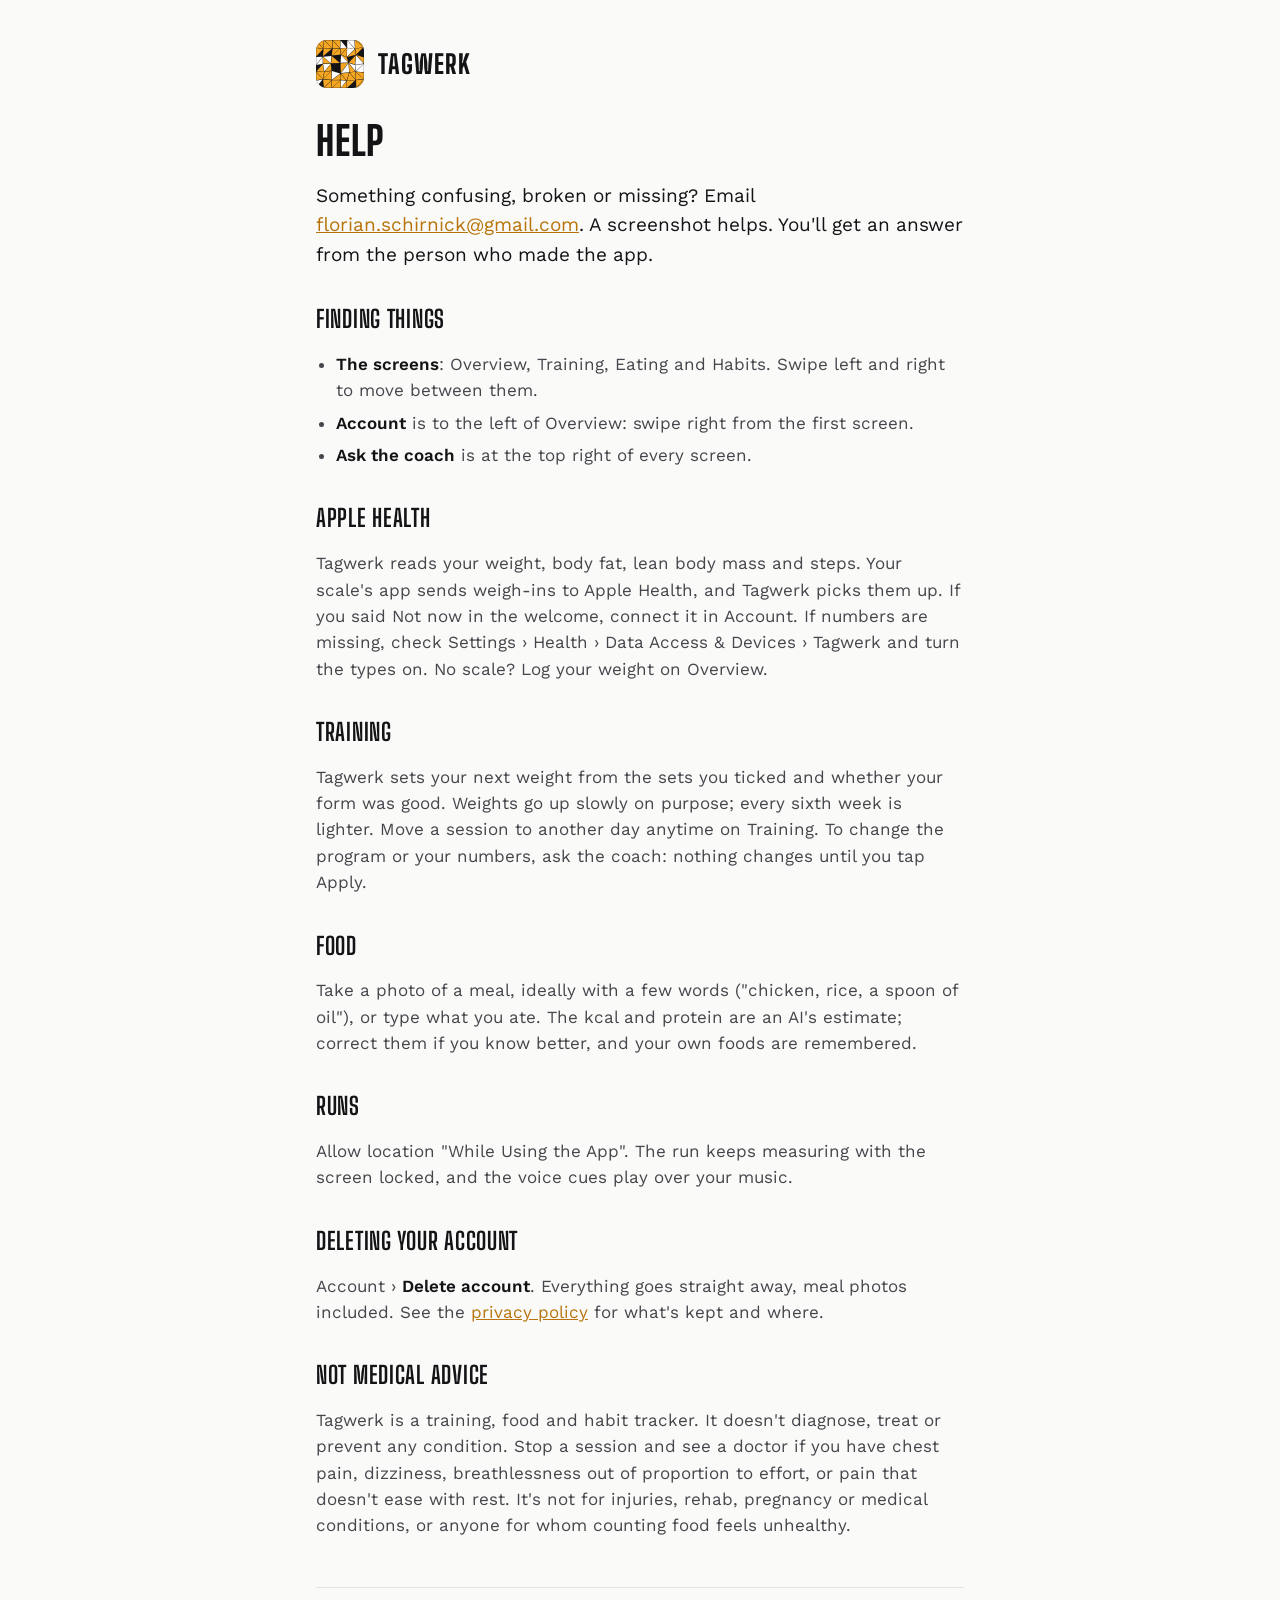
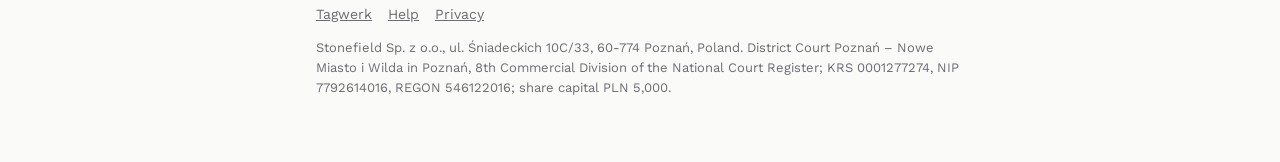
==== help.html @ bb13a674 "Update pages" ====
<!doctype html>
<html lang="en">
<head>
<meta charset="utf-8">
<meta name="viewport" content="width=device-width, initial-scale=1">
<title>Tagwerk help</title>
<meta name="description" content="Questions about Tagwerk, and how to get in touch.">
<link rel="icon" href="icon.svg">
<link rel="preconnect" href="https://fonts.googleapis.com">
<link href="https://fonts.googleapis.com/css2?family=Big+Shoulders+Display:wght@700;800&family=Work+Sans:wght@400;600&display=swap" rel="stylesheet">
<link rel="stylesheet" href="style.css">
</head>
<body>
<main>
<header><img src="icon.svg" alt=""><a href="./">Tagwerk</a></header>

<h1>Help</h1>
<p class="lead">Something confusing, broken or missing? Email <a href="mailto:florian.schirnick@gmail.com">florian.schirnick@gmail.com</a>.
A screenshot helps. You'll get an answer from the person who made the app.</p>

<h2>Finding things</h2>
<ul>
  <li><strong>The screens</strong>: Overview, Training, Eating and Habits. Swipe left and right to move between them.</li>
  <li><strong>Account</strong> is to the left of Overview: swipe right from the first screen.</li>
  <li><strong>Ask the coach</strong> is at the top right of every screen.</li>
</ul>

<h2>Apple Health</h2>
<p>Tagwerk reads your weight, body fat, lean body mass and steps. Your scale's app sends weigh-ins to Apple Health, and
Tagwerk picks them up. If you said Not now in the welcome, connect it in Account. If numbers are missing, check
Settings › Health › Data Access &amp; Devices › Tagwerk and turn the types on. No scale? Log your weight on Overview.</p>

<h2>Training</h2>
<p>Tagwerk sets your next weight from the sets you ticked and whether your form was good. Weights go up slowly on
purpose; every sixth week is lighter. Move a session to another day anytime on Training. To change the program or your
numbers, ask the coach: nothing changes until you tap Apply.</p>

<h2>Food</h2>
<p>Take a photo of a meal, ideally with a few words ("chicken, rice, a spoon of oil"), or type what you ate. The kcal
and protein are an AI's estimate; correct them if you know better, and your own foods are remembered.</p>

<h2>Runs</h2>
<p>Allow location "While Using the App". The run keeps measuring with the screen locked, and the voice cues play over
your music.</p>

<h2>Deleting your account</h2>
<p>Account › <strong>Delete account</strong>. Everything goes straight away, meal photos included. See the
<a href="privacy.html">privacy policy</a> for what's kept and where.</p>

<h2>Not medical advice</h2>
<p>Tagwerk is a training, food and habit tracker. It doesn't diagnose, treat or prevent any condition. Stop a session
and see a doctor if you have chest pain, dizziness, breathlessness out of proportion to effort, or pain that doesn't
ease with rest. It's not for injuries, rehab, pregnancy or medical conditions, or anyone for whom counting food feels
unhealthy.</p>

<footer><a href="./">Tagwerk</a><a href="help.html">Help</a><a href="privacy.html">Privacy</a><p>Stonefield Sp. z o.o., ul. Śniadeckich 10C/33, 60-774 Poznań, Poland. District Court Poznań – Nowe Miasto i Wilda in Poznań, 8th Commercial Division of the National Court Register; KRS 0001277274, NIP 7792614016, REGON 546122016; share capital PLN 5,000.</p></footer>
</main>
</body>
</html>
---- style.css ----
/* Tagwerk's web pages (9 Nov 2026): amber is the brand, everything else grey, dark background (brand.md). */
:root {
  --bg: #141416; --card: #1c1c1f; --ink: #f2f2f3; --soft: #b9b9bf; --faint: #85858c; --line: #2c2c31; --amber: #f5a623;
}
@media (prefers-color-scheme: light) {
  :root { --bg: #fafaf9; --card: #ffffff; --ink: #141416; --soft: #45454b; --faint: #6c6c73; --line: #e4e4e7; --amber: #b8730a; }
}
* { box-sizing: border-box; }
html { -webkit-text-size-adjust: 100%; }
body {
  margin: 0; background: var(--bg); color: var(--ink);
  font: 17px/1.55 "Work Sans", -apple-system, BlinkMacSystemFont, "Helvetica Neue", sans-serif;
}
main { max-width: 680px; margin: 0 auto; padding: 40px 16px 64px; }
header { display: flex; align-items: center; gap: 14px; margin-bottom: 32px; }
header img { width: 48px; height: 48px; border-radius: 11px; }
header a { color: var(--ink); text-decoration: none; font: 800 26px/1 "Big Shoulders Display", sans-serif; letter-spacing: .04em; text-transform: uppercase; }
h1 { font: 800 40px/1.05 "Big Shoulders Display", sans-serif; text-transform: uppercase; letter-spacing: .02em; margin: 0 0 8px; }
h2 { font: 700 24px/1.2 "Big Shoulders Display", sans-serif; text-transform: uppercase; letter-spacing: .03em; margin: 36px 0 8px; }
p, li { color: var(--soft); }
strong { color: var(--ink); font-weight: 600; }
ul { padding-left: 20px; }
li { margin: 6px 0; }
a { color: var(--amber); }
.date { color: var(--faint); font-size: 14px; margin: 0 0 24px; }
.lead { font-size: 19px; color: var(--ink); }
.card { background: var(--card); border: 1px solid var(--line); border-radius: 16px; padding: 4px 20px; margin: 20px 0; }
footer { margin-top: 48px; padding-top: 16px; border-top: 1px solid var(--line); color: var(--faint); font-size: 14px; }
footer a { color: var(--faint); margin-right: 16px; }
footer p { color: var(--faint); font-size: 13px; margin: 12px 0 0; }
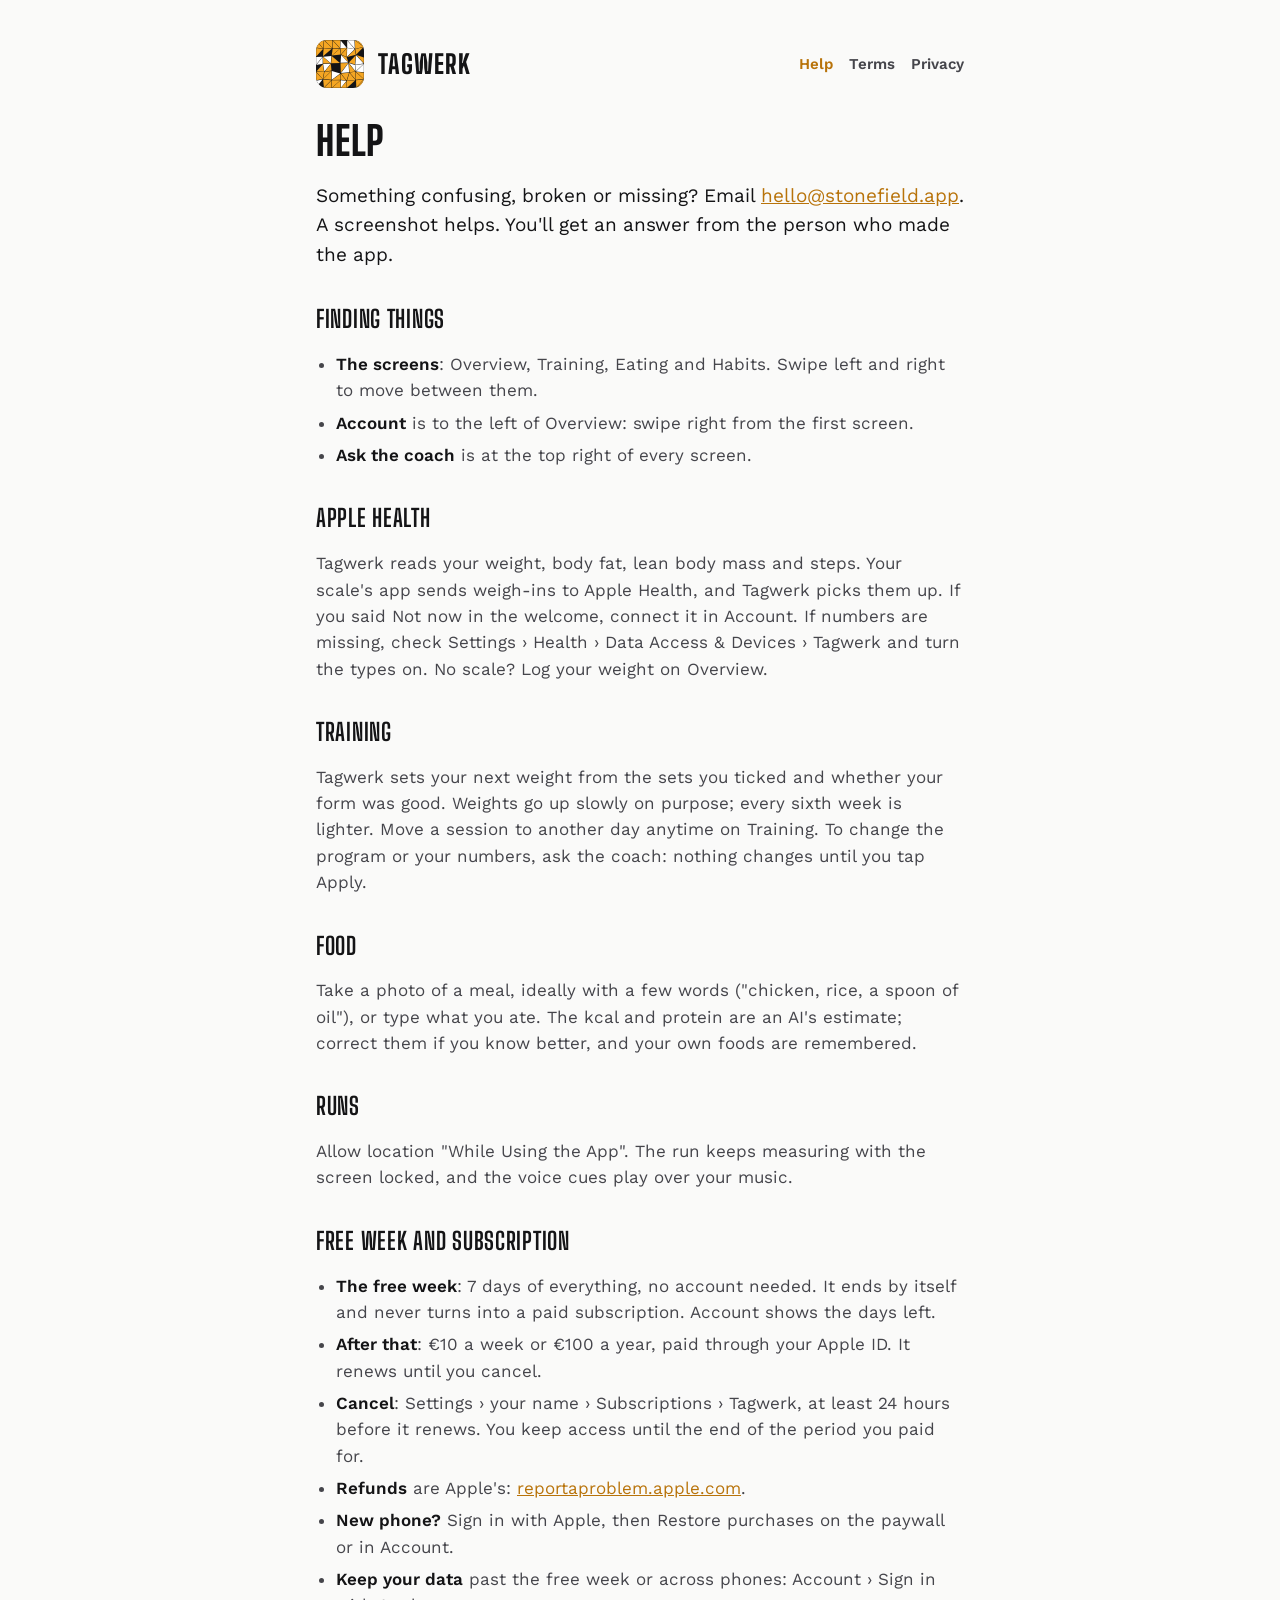
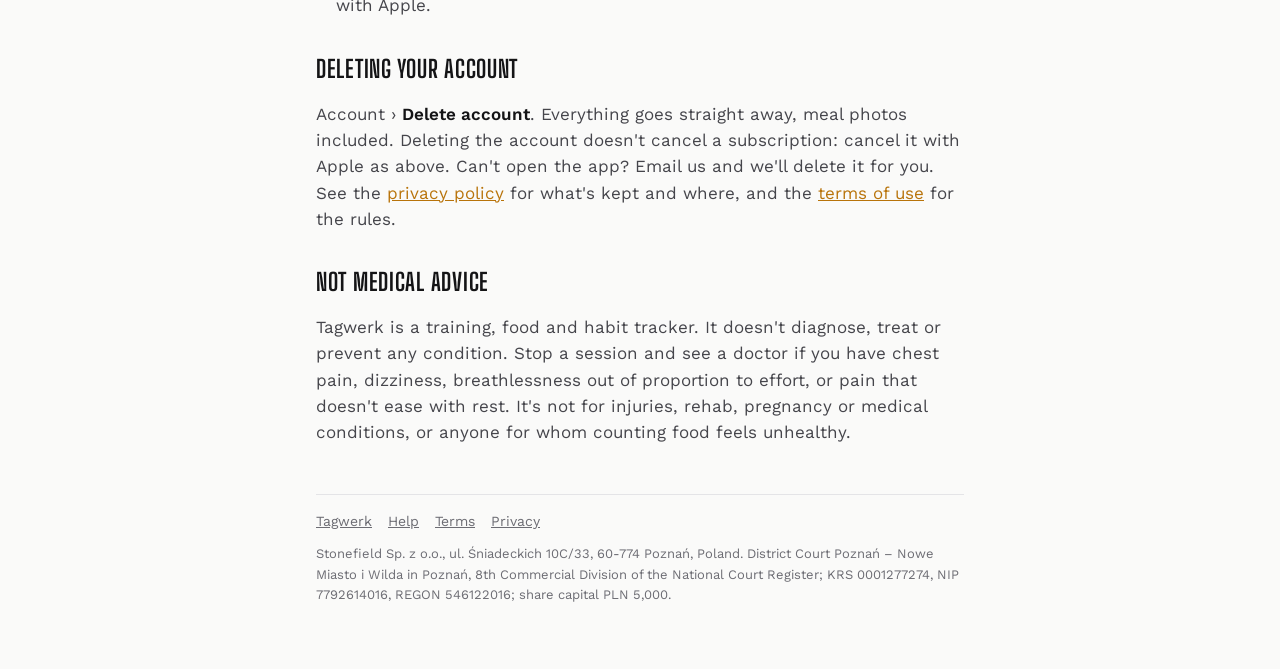
==== commit 667a8eb1: "Update pages" ====
--- a/help.html
+++ b/help.html
@@ -12,10 +12,10 @@
 </head>
 <body>
 <main>
-<header><img src="icon.svg" alt=""><a href="./">Tagwerk</a></header>
+<header><img src="icon.svg" alt=""><a href="./">Tagwerk</a><nav><a href="help.html" aria-current="page">Help</a><a href="terms.html">Terms</a><a href="privacy.html">Privacy</a></nav></header>
 
 <h1>Help</h1>
-<p class="lead">Something confusing, broken or missing? Email <a href="mailto:florian.schirnick@gmail.com">florian.schirnick@gmail.com</a>.
+<p class="lead">Something confusing, broken or missing? Email <a href="mailto:hello@stonefield.app">hello@stonefield.app</a>.
 A screenshot helps. You'll get an answer from the person who made the app.</p>
 
 <h2>Finding things</h2>
@@ -43,9 +43,23 @@
 <p>Allow location "While Using the App". The run keeps measuring with the screen locked, and the voice cues play over
 your music.</p>
 
+<h2>Free week and subscription</h2>
+<ul>
+  <li><strong>The free week</strong>: 7 days of everything, no account needed. It ends by itself and never turns into
+    a paid subscription. Account shows the days left.</li>
+  <li><strong>After that</strong>: €10 a week or €100 a year, paid through your Apple ID. It renews until you cancel.</li>
+  <li><strong>Cancel</strong>: Settings › your name › Subscriptions › Tagwerk, at least 24 hours before it renews. You
+    keep access until the end of the period you paid for.</li>
+  <li><strong>Refunds</strong> are Apple's: <a href="https://reportaproblem.apple.com">reportaproblem.apple.com</a>.</li>
+  <li><strong>New phone?</strong> Sign in with Apple, then Restore purchases on the paywall or in Account.</li>
+  <li><strong>Keep your data</strong> past the free week or across phones: Account › Sign in with Apple.</li>
+</ul>
+
 <h2>Deleting your account</h2>
-<p>Account › <strong>Delete account</strong>. Everything goes straight away, meal photos included. See the
-<a href="privacy.html">privacy policy</a> for what's kept and where.</p>
+<p>Account › <strong>Delete account</strong>. Everything goes straight away, meal photos included. Deleting the account
+doesn't cancel a subscription: cancel it with Apple as above. Can't open the app? Email us and we'll delete it for you.
+See the <a href="privacy.html">privacy policy</a> for what's kept and where, and the <a href="terms.html">terms of
+use</a> for the rules.</p>
 
 <h2>Not medical advice</h2>
 <p>Tagwerk is a training, food and habit tracker. It doesn't diagnose, treat or prevent any condition. Stop a session
@@ -53,7 +67,7 @@
 ease with rest. It's not for injuries, rehab, pregnancy or medical conditions, or anyone for whom counting food feels
 unhealthy.</p>
 
-<footer><a href="./">Tagwerk</a><a href="help.html">Help</a><a href="privacy.html">Privacy</a><p>Stonefield Sp. z o.o., ul. Śniadeckich 10C/33, 60-774 Poznań, Poland. District Court Poznań – Nowe Miasto i Wilda in Poznań, 8th Commercial Division of the National Court Register; KRS 0001277274, NIP 7792614016, REGON 546122016; share capital PLN 5,000.</p></footer>
+<footer><a href="./">Tagwerk</a><a href="help.html">Help</a><a href="terms.html">Terms</a><a href="privacy.html">Privacy</a><p>Stonefield Sp. z o.o., ul. Śniadeckich 10C/33, 60-774 Poznań, Poland. District Court Poznań – Nowe Miasto i Wilda in Poznań, 8th Commercial Division of the National Court Register; KRS 0001277274, NIP 7792614016, REGON 546122016; share capital PLN 5,000.</p></footer>
 </main>
 </body>
 </html>
--- a/style.css
+++ b/style.css
@@ -12,9 +12,12 @@
   font: 17px/1.55 "Work Sans", -apple-system, BlinkMacSystemFont, "Helvetica Neue", sans-serif;
 }
 main { max-width: 680px; margin: 0 auto; padding: 40px 16px 64px; }
-header { display: flex; align-items: center; gap: 14px; margin-bottom: 32px; }
+header { display: flex; flex-wrap: wrap; align-items: center; gap: 14px; margin-bottom: 32px; }
 header img { width: 48px; height: 48px; border-radius: 11px; }
-header a { color: var(--ink); text-decoration: none; font: 800 26px/1 "Big Shoulders Display", sans-serif; letter-spacing: .04em; text-transform: uppercase; }
+header nav { margin-left: auto; display: flex; gap: 16px; }
+header nav a { color: var(--soft); text-decoration: none; font: 600 15px/1 "Work Sans", sans-serif; }
+header nav a[aria-current] { color: var(--amber); }
+header > a { color: var(--ink); text-decoration: none; font: 800 26px/1 "Big Shoulders Display", sans-serif; letter-spacing: .04em; text-transform: uppercase; }
 h1 { font: 800 40px/1.05 "Big Shoulders Display", sans-serif; text-transform: uppercase; letter-spacing: .02em; margin: 0 0 8px; }
 h2 { font: 700 24px/1.2 "Big Shoulders Display", sans-serif; text-transform: uppercase; letter-spacing: .03em; margin: 36px 0 8px; }
 p, li { color: var(--soft); }
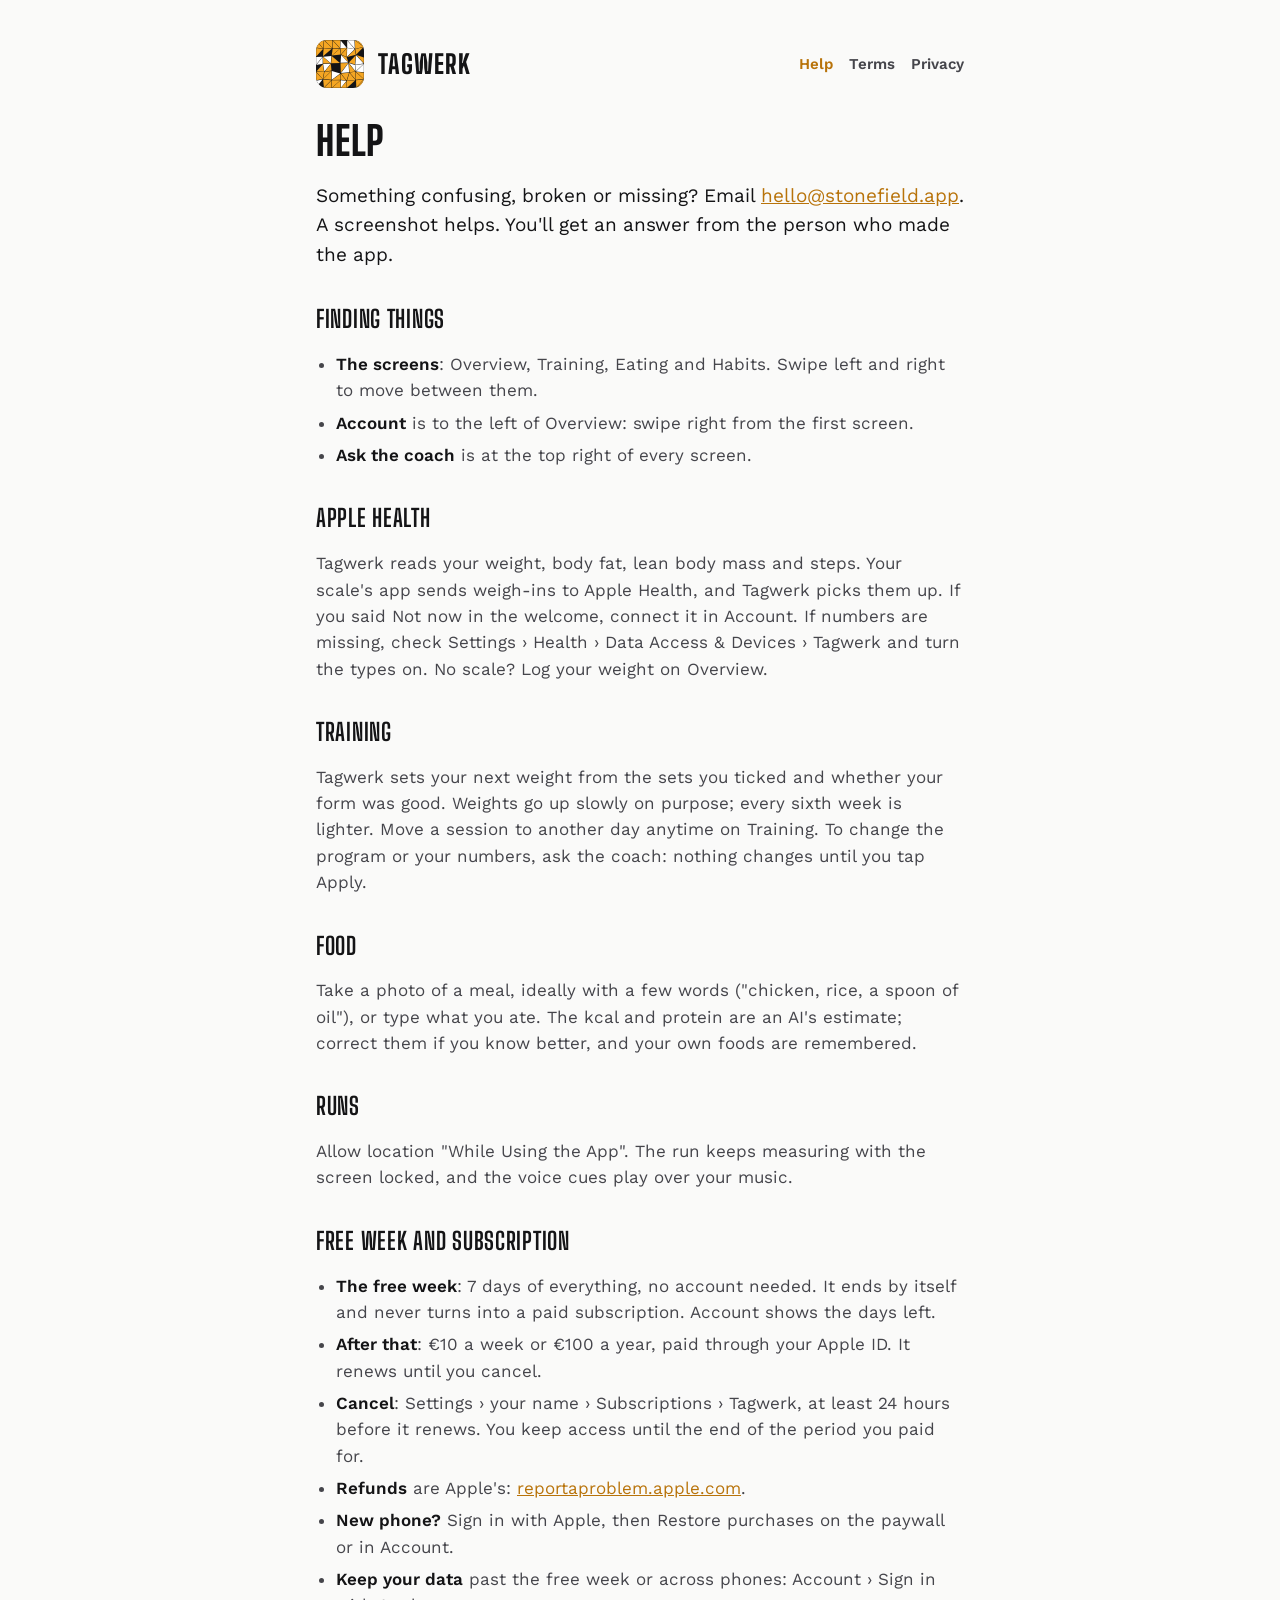
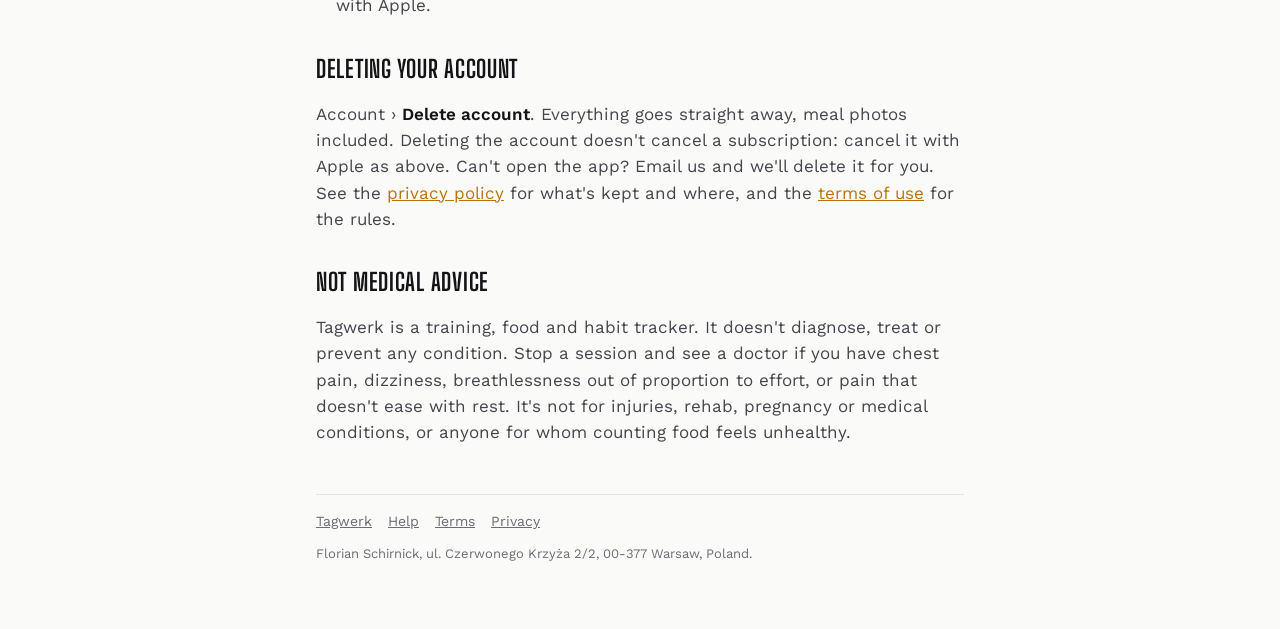
==== commit 566f6d06: "Update pages" ====
--- a/help.html
+++ b/help.html
@@ -67,7 +67,7 @@
 ease with rest. It's not for injuries, rehab, pregnancy or medical conditions, or anyone for whom counting food feels
 unhealthy.</p>
 
-<footer><a href="./">Tagwerk</a><a href="help.html">Help</a><a href="terms.html">Terms</a><a href="privacy.html">Privacy</a><p>Stonefield Sp. z o.o., ul. Śniadeckich 10C/33, 60-774 Poznań, Poland. District Court Poznań – Nowe Miasto i Wilda in Poznań, 8th Commercial Division of the National Court Register; KRS 0001277274, NIP 7792614016, REGON 546122016; share capital PLN 5,000.</p></footer>
+<footer><a href="./">Tagwerk</a><a href="help.html">Help</a><a href="terms.html">Terms</a><a href="privacy.html">Privacy</a><p>Florian Schirnick, ul. Czerwonego Krzyża 2/2, 00-377 Warsaw, Poland.</p></footer>
 </main>
 </body>
 </html>
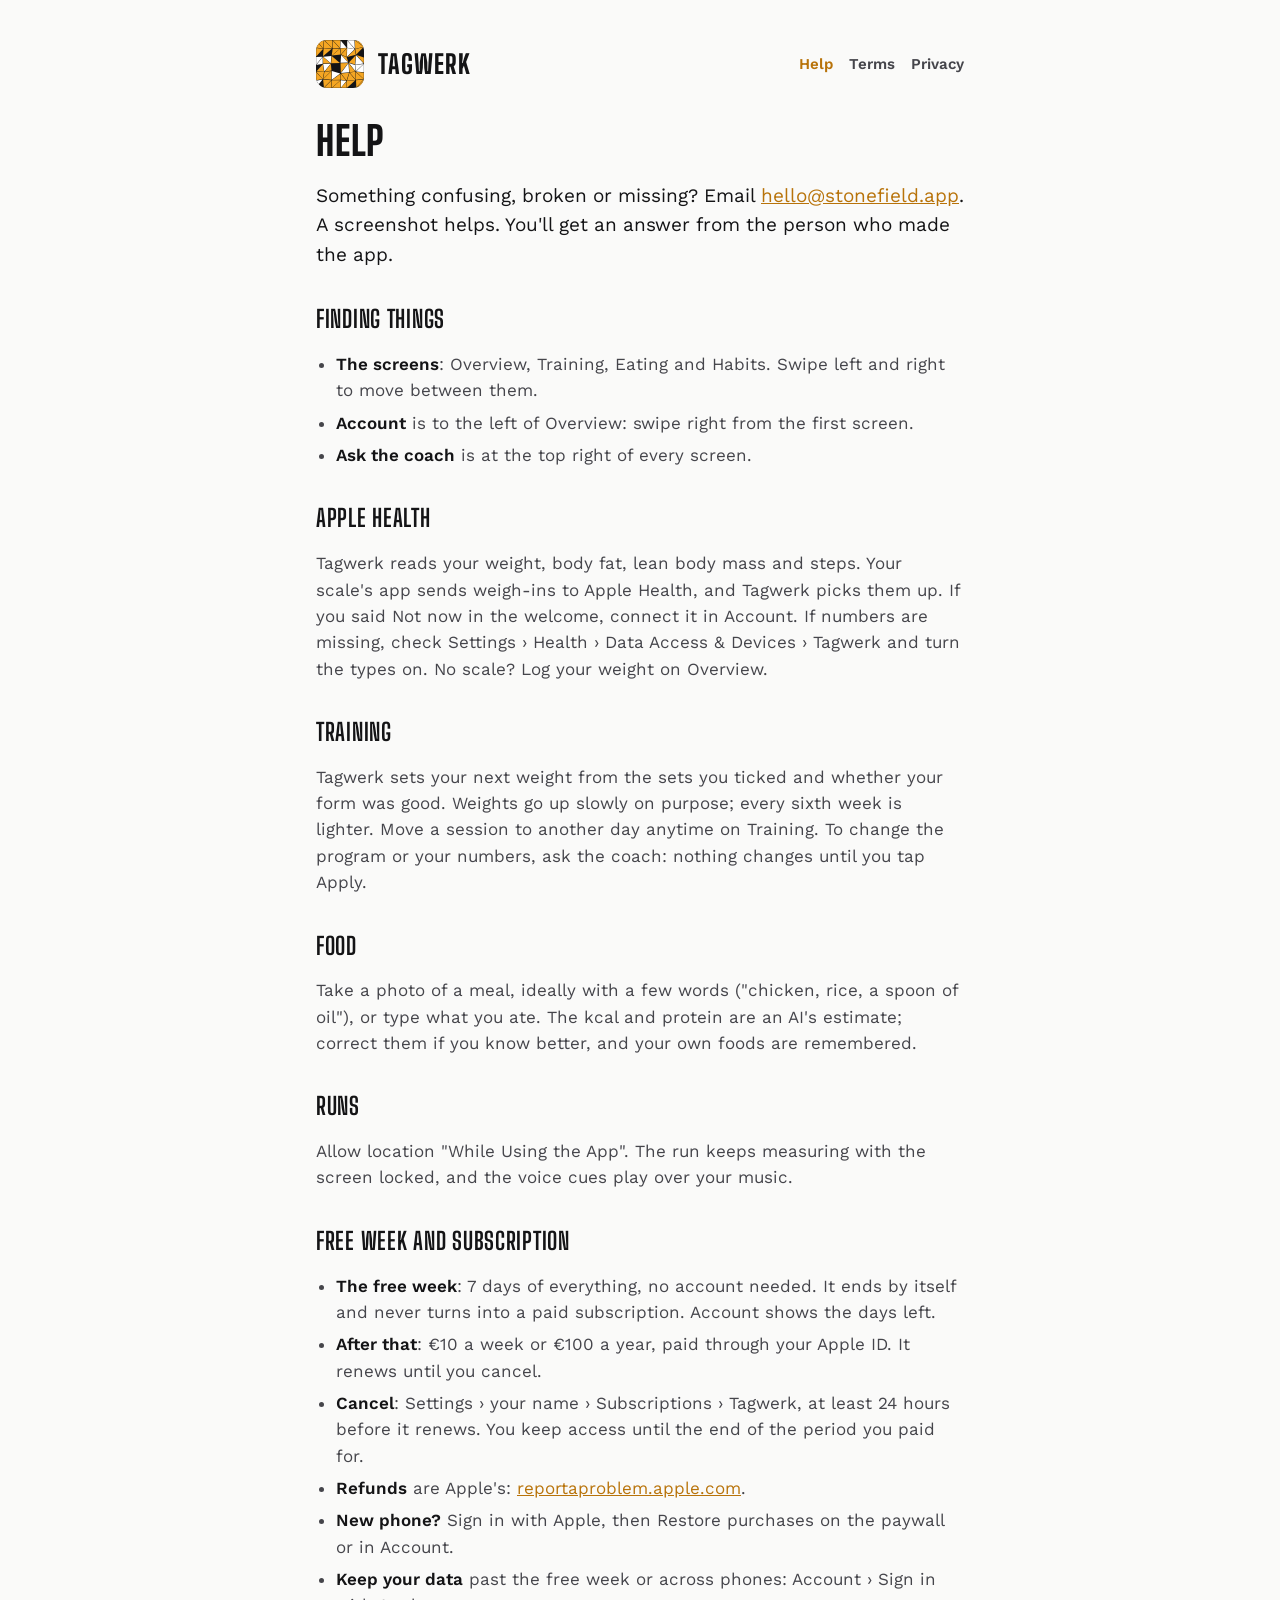
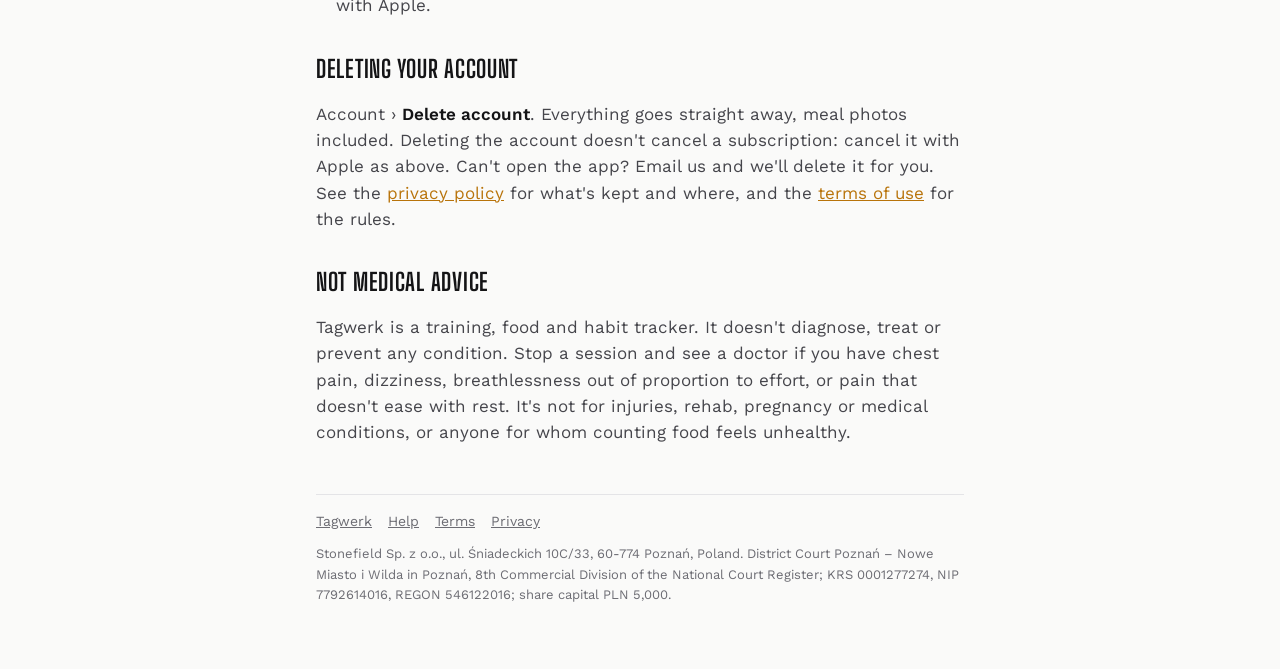
==== commit fdd5e733: "Update pages" ====
--- a/help.html
+++ b/help.html
@@ -67,7 +67,7 @@
 ease with rest. It's not for injuries, rehab, pregnancy or medical conditions, or anyone for whom counting food feels
 unhealthy.</p>
 
-<footer><a href="./">Tagwerk</a><a href="help.html">Help</a><a href="terms.html">Terms</a><a href="privacy.html">Privacy</a><p>Florian Schirnick, ul. Czerwonego Krzyża 2/2, 00-377 Warsaw, Poland.</p></footer>
+<footer><a href="./">Tagwerk</a><a href="help.html">Help</a><a href="terms.html">Terms</a><a href="privacy.html">Privacy</a><p>Stonefield Sp. z o.o., ul. Śniadeckich 10C/33, 60-774 Poznań, Poland. District Court Poznań – Nowe Miasto i Wilda in Poznań, 8th Commercial Division of the National Court Register; KRS 0001277274, NIP 7792614016, REGON 546122016; share capital PLN 5,000.</p></footer>
 </main>
 </body>
 </html>
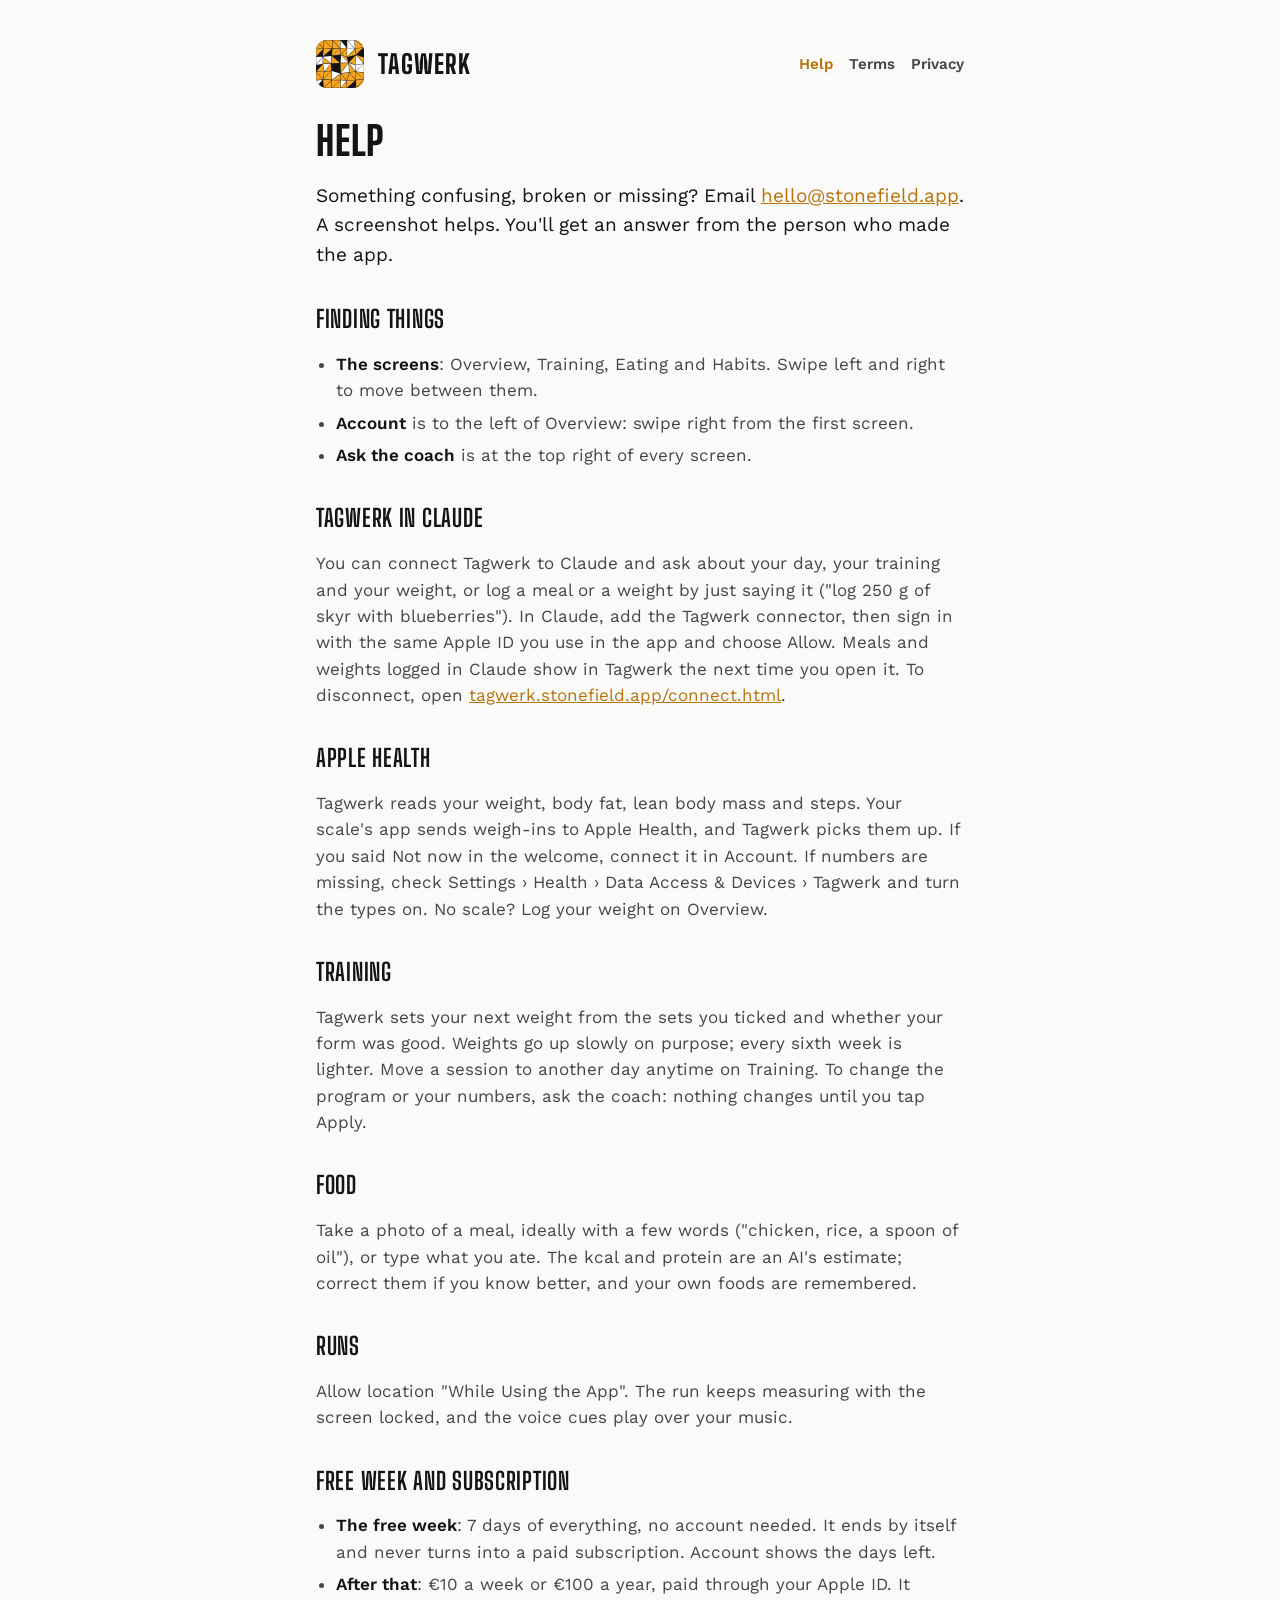
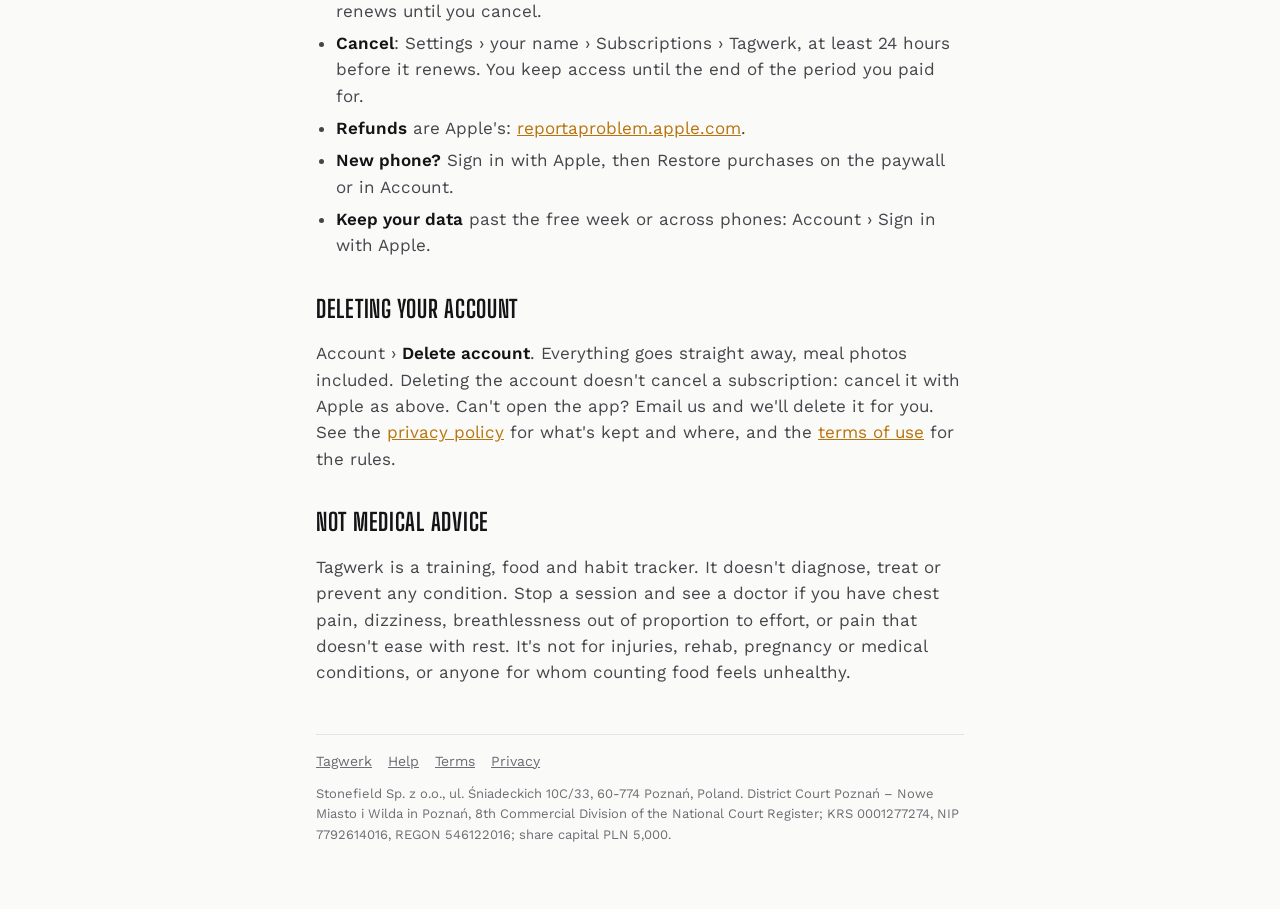
==== commit e97c7cbc: "Update pages" ====
--- a/help.html
+++ b/help.html
@@ -24,6 +24,12 @@
   <li><strong>Account</strong> is to the left of Overview: swipe right from the first screen.</li>
   <li><strong>Ask the coach</strong> is at the top right of every screen.</li>
 </ul>
+
+<h2>Tagwerk in Claude</h2>
+<p>You can connect Tagwerk to Claude and ask about your day, your training and your weight, or log a meal or a weight
+by just saying it ("log 250 g of skyr with blueberries"). In Claude, add the Tagwerk connector, then sign in with the
+same Apple ID you use in the app and choose Allow. Meals and weights logged in Claude show in Tagwerk the next time you
+open it. To disconnect, open <a href="connect.html">tagwerk.stonefield.app/connect.html</a>.</p>
 
 <h2>Apple Health</h2>
 <p>Tagwerk reads your weight, body fat, lean body mass and steps. Your scale's app sends weigh-ins to Apple Health, and
